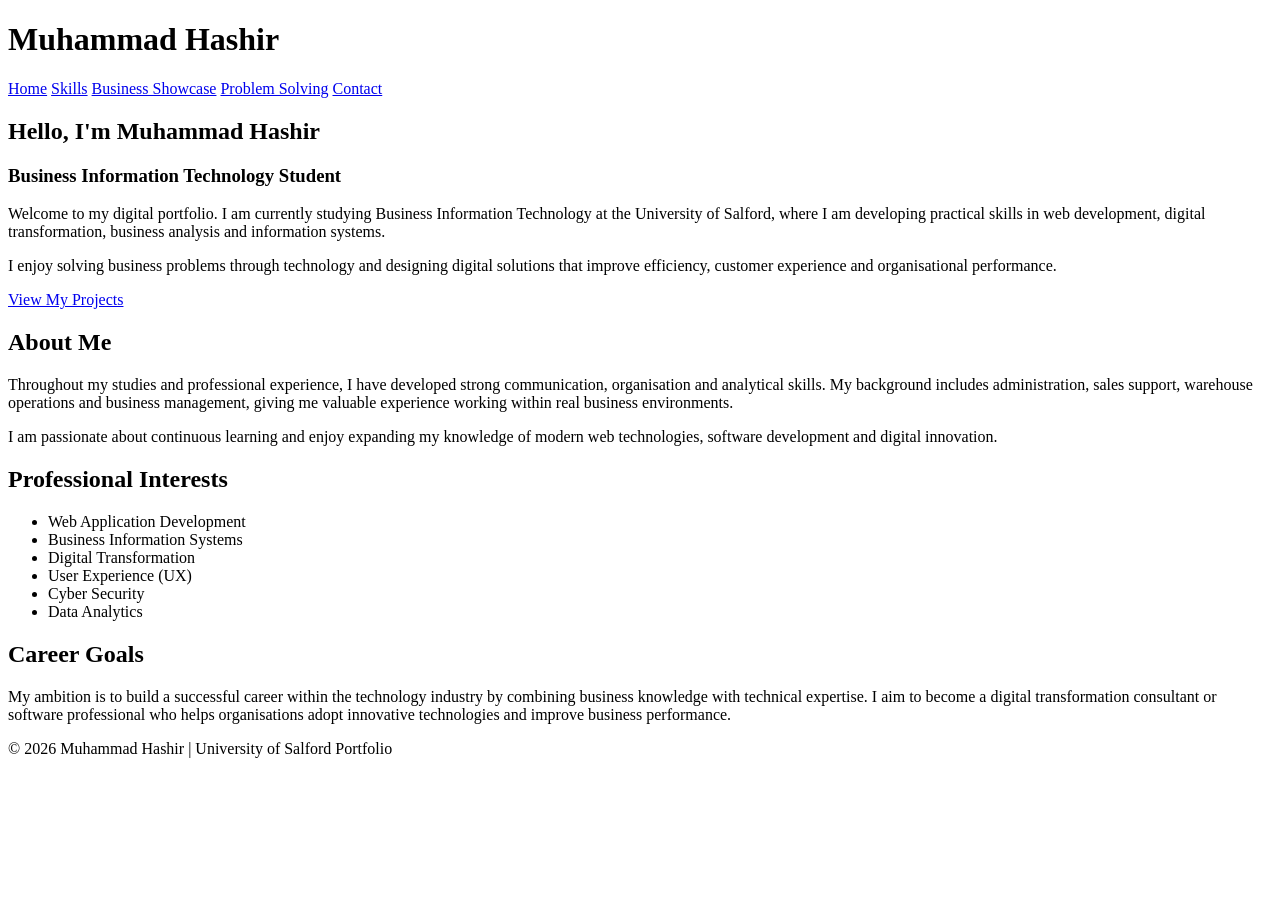
==== index.html @ 8d53c4c4 "Create index.html" ====
<!DOCTYPE html>
<html lang="en">

<head>
    <meta charset="UTF-8">
    <meta name="viewport" content="width=device-width, initial-scale=1.0">

    <title>Muhammad Hashir | Digital Portfolio</title>

    <link rel="stylesheet" href="style.css">
</head>

<body>

    <!-- Navigation -->

    <header>

        <h1>Muhammad Hashir</h1>

        <nav>
            <a href="index.html">Home</a>
            <a href="skills.html">Skills</a>
            <a href="showcase.html">Business Showcase</a>
            <a href="restaurant.html">Problem Solving</a>
            <a href="contact.html">Contact</a>
        </nav>

    </header>

    <!-- Hero Section -->

    <section class="hero">

        <div class="hero-text">

            <h2>Hello, I'm Muhammad Hashir</h2>

            <h3>Business Information Technology Student</h3>

            <p>
                Welcome to my digital portfolio. I am currently studying
                Business Information Technology at the University of Salford,
                where I am developing practical skills in web development,
                digital transformation, business analysis and information
                systems.
            </p>

            <p>
                I enjoy solving business problems through technology and
                designing digital solutions that improve efficiency,
                customer experience and organisational performance.
            </p>

            <a href="showcase.html">
                View My Projects
            </a>

        </div>

    </section>

    <!-- About Me -->

    <section>

        <h2>About Me</h2>

        <p>
            Throughout my studies and professional experience, I have developed
            strong communication, organisation and analytical skills. My
            background includes administration, sales support, warehouse
            operations and business management, giving me valuable experience
            working within real business environments.
        </p>

        <p>
            I am passionate about continuous learning and enjoy expanding my
            knowledge of modern web technologies, software development and
            digital innovation.
        </p>

    </section>

    <!-- Interests -->

    <section>

        <h2>Professional Interests</h2>

        <ul>
            <li>Web Application Development</li>
            <li>Business Information Systems</li>
            <li>Digital Transformation</li>
            <li>User Experience (UX)</li>
            <li>Cyber Security</li>
            <li>Data Analytics</li>
        </ul>

    </section>

    <!-- Career Goals -->

    <section>

        <h2>Career Goals</h2>

        <p>
            My ambition is to build a successful career within the technology
            industry by combining business knowledge with technical expertise.
            I aim to become a digital transformation consultant or software
            professional who helps organisations adopt innovative technologies
            and improve business performance.
        </p>

    </section>

    <!-- Footer -->

    <footer>

        <p>
            © 2026 Muhammad Hashir | University of Salford Portfolio
        </p>

    </footer>

</body>

</html>
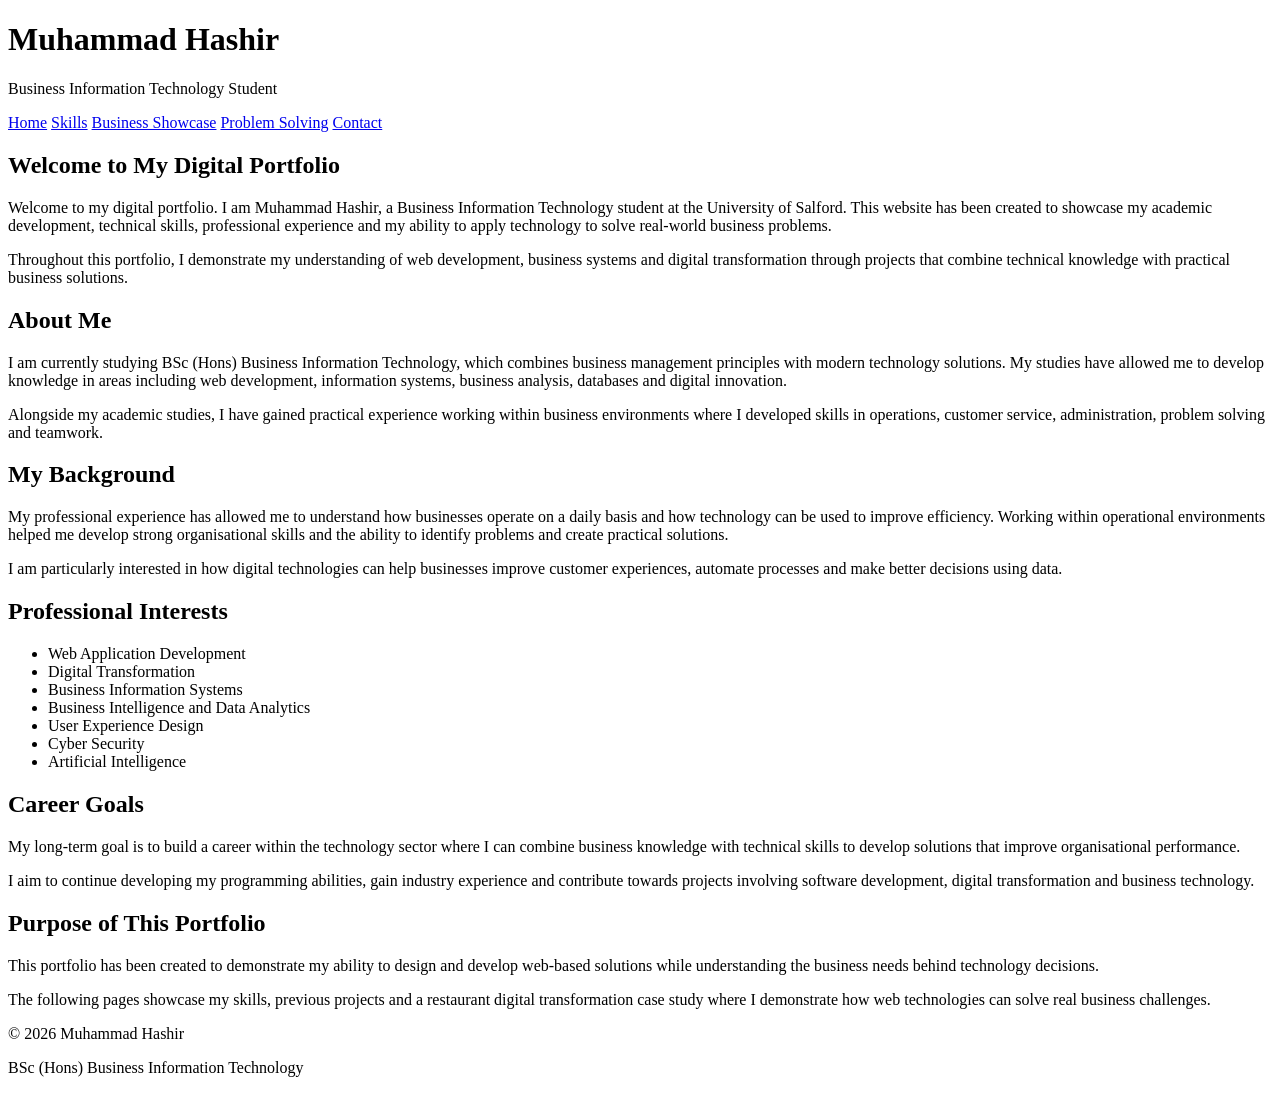
==== commit ebba06cb: "Update index.html" ====
--- a/index.html
+++ b/index.html
@@ -2,129 +2,266 @@
 <html lang="en">
 
 <head>
+
     <meta charset="UTF-8">
+
     <meta name="viewport" content="width=device-width, initial-scale=1.0">
 
-    <title>Muhammad Hashir | Digital Portfolio</title>
-
-    <link rel="stylesheet" href="style.css">
+    <title>Muhammad Hashir | Portfolio</title>
+
+    <link rel="stylesheet" href="css/style.css">
+
 </head>
 
+
 <body>
 
-    <!-- Navigation -->
-
-    <header>
-
-        <h1>Muhammad Hashir</h1>
-
-        <nav>
-            <a href="index.html">Home</a>
-            <a href="skills.html">Skills</a>
-            <a href="showcase.html">Business Showcase</a>
-            <a href="restaurant.html">Problem Solving</a>
-            <a href="contact.html">Contact</a>
-        </nav>
-
-    </header>
-
-    <!-- Hero Section -->
-
-    <section class="hero">
-
-        <div class="hero-text">
-
-            <h2>Hello, I'm Muhammad Hashir</h2>
-
-            <h3>Business Information Technology Student</h3>
-
-            <p>
-                Welcome to my digital portfolio. I am currently studying
-                Business Information Technology at the University of Salford,
-                where I am developing practical skills in web development,
-                digital transformation, business analysis and information
-                systems.
-            </p>
-
-            <p>
-                I enjoy solving business problems through technology and
-                designing digital solutions that improve efficiency,
-                customer experience and organisational performance.
-            </p>
-
-            <a href="showcase.html">
-                View My Projects
-            </a>
-
-        </div>
-
-    </section>
-
-    <!-- About Me -->
-
-    <section>
-
-        <h2>About Me</h2>
-
-        <p>
-            Throughout my studies and professional experience, I have developed
-            strong communication, organisation and analytical skills. My
-            background includes administration, sales support, warehouse
-            operations and business management, giving me valuable experience
-            working within real business environments.
-        </p>
-
-        <p>
-            I am passionate about continuous learning and enjoy expanding my
-            knowledge of modern web technologies, software development and
-            digital innovation.
-        </p>
-
-    </section>
-
-    <!-- Interests -->
-
-    <section>
-
-        <h2>Professional Interests</h2>
-
-        <ul>
-            <li>Web Application Development</li>
-            <li>Business Information Systems</li>
-            <li>Digital Transformation</li>
-            <li>User Experience (UX)</li>
-            <li>Cyber Security</li>
-            <li>Data Analytics</li>
-        </ul>
-
-    </section>
-
-    <!-- Career Goals -->
-
-    <section>
-
-        <h2>Career Goals</h2>
-
-        <p>
-            My ambition is to build a successful career within the technology
-            industry by combining business knowledge with technical expertise.
-            I aim to become a digital transformation consultant or software
-            professional who helps organisations adopt innovative technologies
-            and improve business performance.
-        </p>
-
-    </section>
-
-    <!-- Footer -->
-
-    <footer>
-
-        <p>
-            © 2026 Muhammad Hashir | University of Salford Portfolio
-        </p>
-
-    </footer>
+
+<header>
+
+    <h1>Muhammad Hashir</h1>
+
+    <p>
+        Business Information Technology Student
+    </p>
+
+
+    <nav>
+
+        <a href="index.html">Home</a>
+
+        <a href="skills.html">Skills</a>
+
+        <a href="showcase.html">Business Showcase</a>
+
+        <a href="problem-solving.html">Problem Solving</a>
+
+        <a href="contact.html">Contact</a>
+
+
+    </nav>
+
+
+</header>
+
+
+
+<main>
+
+
+<section>
+
+<h2>Welcome to My Digital Portfolio</h2>
+
+
+<p>
+
+Welcome to my digital portfolio. I am Muhammad Hashir, a Business
+Information Technology student at the University of Salford. This
+website has been created to showcase my academic development,
+technical skills, professional experience and my ability to apply
+technology to solve real-world business problems.
+
+</p>
+
+
+<p>
+
+Throughout this portfolio, I demonstrate my understanding of web
+development, business systems and digital transformation through
+projects that combine technical knowledge with practical business
+solutions.
+
+</p>
+
+
+</section>
+
+
+
+
+
+<section>
+
+
+<h2>About Me</h2>
+
+
+<p>
+
+I am currently studying BSc (Hons) Business Information Technology,
+which combines business management principles with modern
+technology solutions. My studies have allowed me to develop
+knowledge in areas including web development, information systems,
+business analysis, databases and digital innovation.
+
+</p>
+
+
+<p>
+
+Alongside my academic studies, I have gained practical experience
+working within business environments where I developed skills in
+operations, customer service, administration, problem solving and
+teamwork.
+
+</p>
+
+
+</section>
+
+
+
+
+
+<section>
+
+
+<h2>My Background</h2>
+
+
+<p>
+
+My professional experience has allowed me to understand how
+businesses operate on a daily basis and how technology can be used
+to improve efficiency. Working within operational environments
+helped me develop strong organisational skills and the ability to
+identify problems and create practical solutions.
+
+</p>
+
+
+<p>
+
+I am particularly interested in how digital technologies can help
+businesses improve customer experiences, automate processes and
+make better decisions using data.
+
+</p>
+
+
+</section>
+
+
+
+
+
+<section>
+
+
+<h2>Professional Interests</h2>
+
+
+<ul>
+
+<li>Web Application Development</li>
+
+<li>Digital Transformation</li>
+
+<li>Business Information Systems</li>
+
+<li>Business Intelligence and Data Analytics</li>
+
+<li>User Experience Design</li>
+
+<li>Cyber Security</li>
+
+<li>Artificial Intelligence</li>
+
+</ul>
+
+
+</section>
+
+
+
+
+
+<section>
+
+
+<h2>Career Goals</h2>
+
+
+<p>
+
+My long-term goal is to build a career within the technology sector
+where I can combine business knowledge with technical skills to
+develop solutions that improve organisational performance.
+
+</p>
+
+
+<p>
+
+I aim to continue developing my programming abilities, gain industry
+experience and contribute towards projects involving software
+development, digital transformation and business technology.
+
+</p>
+
+
+</section>
+
+
+
+
+
+<section>
+
+
+<h2>Purpose of This Portfolio</h2>
+
+
+<p>
+
+This portfolio has been created to demonstrate my ability to design
+and develop web-based solutions while understanding the business
+needs behind technology decisions.
+
+</p>
+
+
+<p>
+
+The following pages showcase my skills, previous projects and a
+restaurant digital transformation case study where I demonstrate how
+web technologies can solve real business challenges.
+
+</p>
+
+
+</section>
+
+
+</main>
+
+
+
+
+
+<footer>
+
+
+<p>
+
+&copy; 2026 Muhammad Hashir
+
+</p>
+
+
+<p>
+
+BSc (Hons) Business Information Technology
+
+</p>
+
+
+</footer>
+
+
 
 </body>
 
+
 </html>
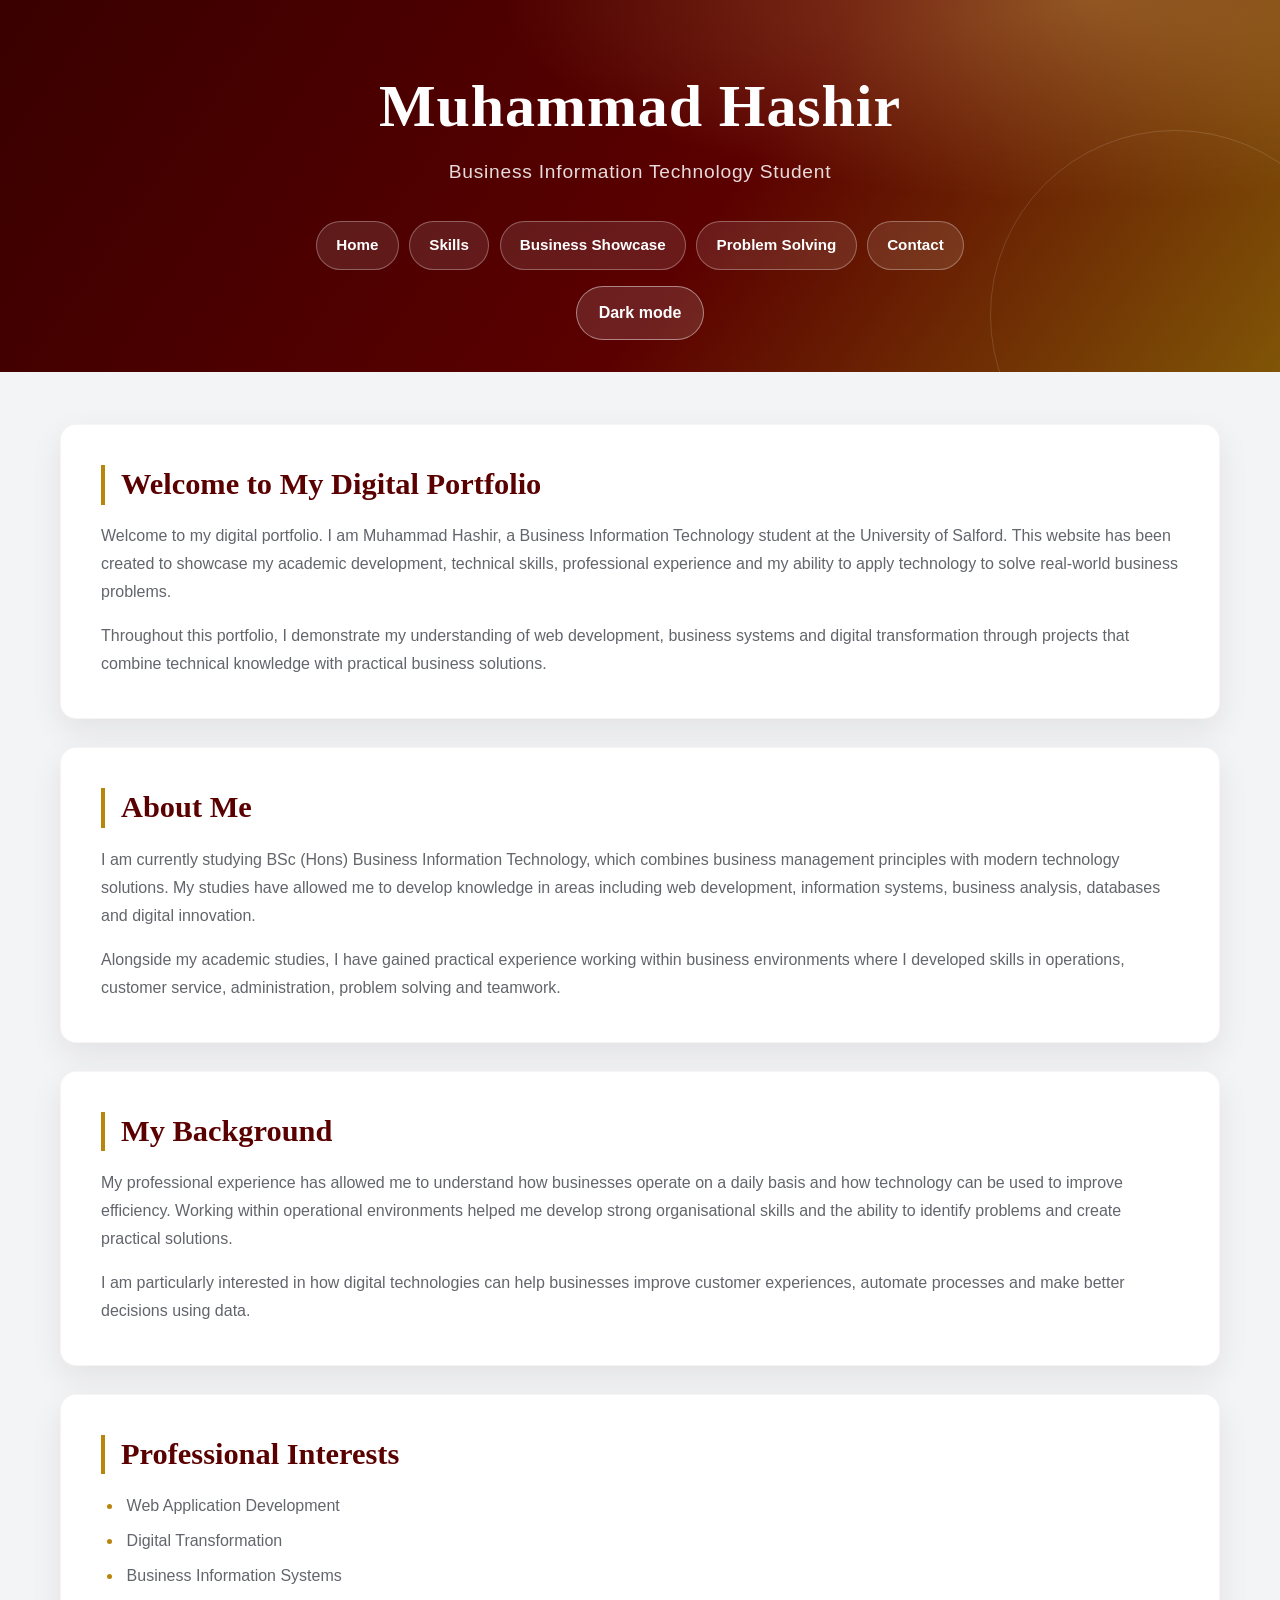
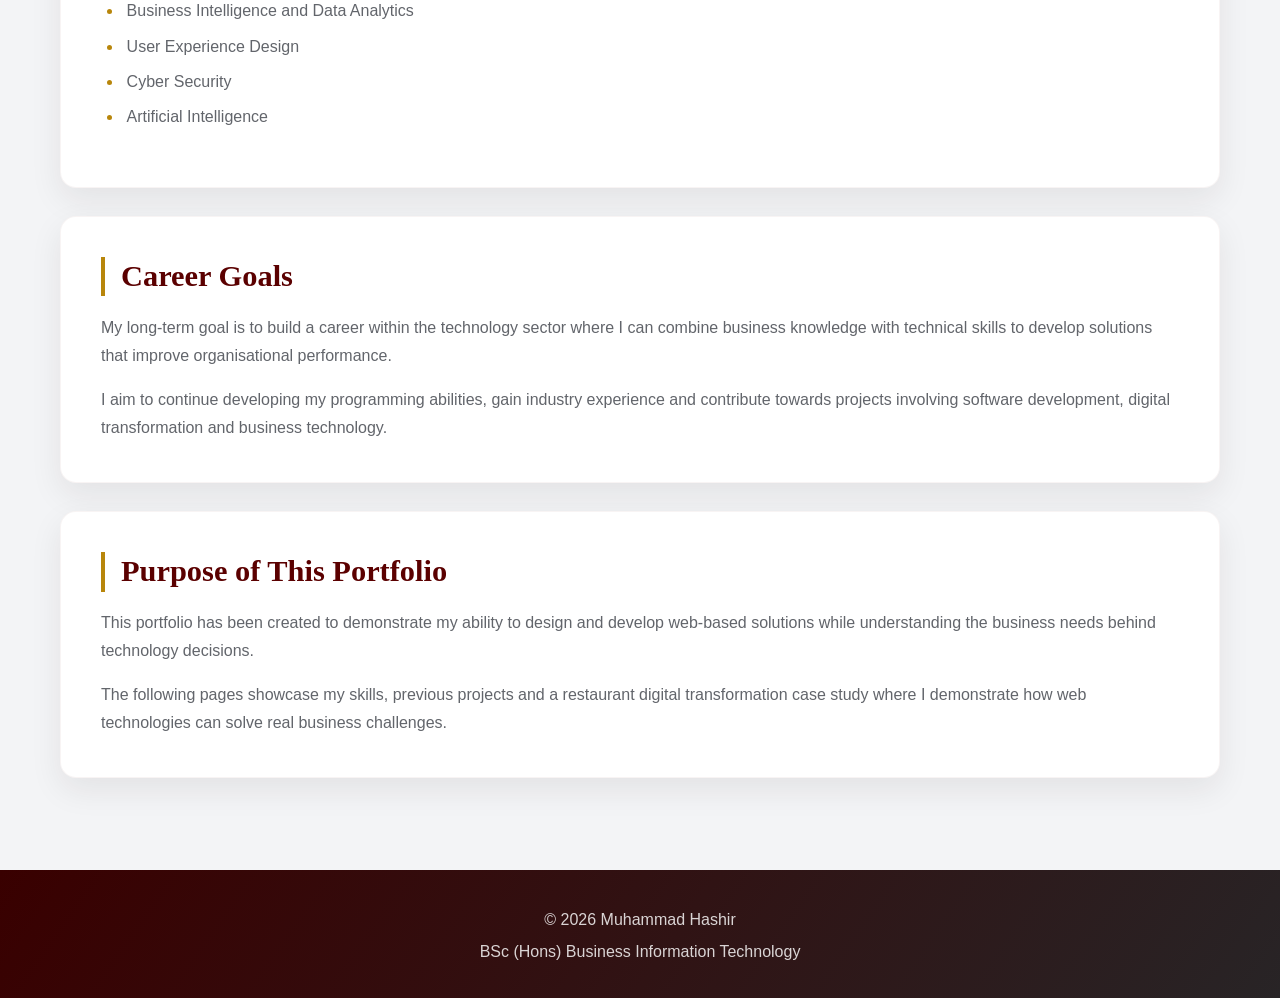
==== commit 814b6090: "dark mode added" ====
--- a/index.html
+++ b/index.html
@@ -40,6 +40,10 @@
 
 
     </nav>
+
+    <button id="themeToggle" class="theme-toggle" type="button" aria-label="Switch to dark mode" aria-pressed="false">
+        Dark mode
+    </button>
 
 
 </header>
@@ -259,7 +263,7 @@
 
 </footer>
 
-
+<script src="javascript.js"></script>
 
 </body>
 
--- a/css/style.css
+++ b/css/style.css
@@ -0,0 +1,458 @@
+:root {
+    color-scheme: light;
+    --burgundy: #5b0000;
+    --burgundy-deep: #390000;
+    --gold: #b8860b;
+    --gold-light: #d7b45a;
+    --ink: #292a2d;
+    --muted: #62656b;
+    --paper: #ffffff;
+    --page: #f3f4f6;
+    --line: #e6e2dc;
+    --form-background: #fbfaf8;
+    --table-stripe: #faf8f4;
+    --label-color: #36363a;
+    --strong-color: #343438;
+    --subheading-color: #76520b;
+    --shadow: 0 12px 32px rgba(37, 27, 24, 0.08);
+    --shadow-hover: 0 18px 38px rgba(37, 27, 24, 0.13);
+    --radius: 16px;
+}
+
+body.dark-theme {
+    color-scheme: dark;
+    --burgundy: #e7bd63;
+    --burgundy-deep: #101722;
+    --gold: #e7bd63;
+    --gold-light: #f2d58f;
+    --ink: #edf2f7;
+    --muted: #c1ccda;
+    --paper: #1c2735;
+    --page: #111923;
+    --line: #354354;
+    --form-background: #17212d;
+    --table-stripe: #202d3b;
+    --label-color: #e1e8f0;
+    --strong-color: #f2f5f8;
+    --subheading-color: #f2d58f;
+    --shadow: 0 12px 32px rgba(0, 0, 0, 0.28);
+    --shadow-hover: 0 18px 38px rgba(0, 0, 0, 0.4);
+}
+
+* {
+    box-sizing: border-box;
+}
+
+html {
+    scroll-behavior: smooth;
+}
+
+body {
+    min-width: 320px;
+    margin: 0;
+    background: var(--page);
+    color: var(--ink);
+    font-family: "Segoe UI", "Helvetica Neue", Arial, sans-serif;
+    font-size: 1rem;
+    line-height: 1.75;
+    -webkit-font-smoothing: antialiased;
+}
+
+::selection {
+    background: rgba(184, 134, 11, 0.25);
+    color: var(--burgundy-deep);
+}
+
+a {
+    color: var(--burgundy);
+    text-decoration-thickness: 1px;
+    text-underline-offset: 3px;
+    transition: color 180ms ease, background-color 180ms ease;
+}
+
+a:hover {
+    color: #8d5e00;
+}
+
+a:focus-visible,
+input:focus-visible,
+textarea:focus-visible,
+select:focus-visible {
+    outline: 3px solid rgba(184, 134, 11, 0.55);
+    outline-offset: 3px;
+}
+
+header {
+    position: relative;
+    overflow: hidden;
+    padding: clamp(2.5rem, 6vw, 4.5rem) 1.25rem 2rem;
+    background:
+        radial-gradient(ellipse at 85% 0%, rgba(215, 180, 90, 0.38), transparent 38%),
+        linear-gradient(125deg, var(--burgundy-deep) 0%, var(--burgundy) 56%, #805507 100%);
+    color: var(--paper);
+    text-align: center;
+}
+
+body.dark-theme header {
+    background:
+        radial-gradient(ellipse at 85% 0%, rgba(231, 189, 99, 0.16), transparent 38%),
+        linear-gradient(125deg, #0b1119 0%, #202c3b 56%, #4a391d 100%);
+    color: #f8fafc;
+}
+
+body.dark-theme nav a,
+body.dark-theme .theme-toggle {
+    color: #f8fafc;
+}
+
+body.dark-theme a:hover {
+    color: #f2d58f;
+}
+
+header::after {
+    position: absolute;
+    right: -5rem;
+    bottom: -8rem;
+    width: 23rem;
+    height: 23rem;
+    border: 1px solid rgba(255, 255, 255, 0.13);
+    border-radius: 50%;
+    content: "";
+    pointer-events: none;
+}
+
+header h1 {
+    position: relative;
+    z-index: 1;
+    margin: 0;
+    font-family: Georgia, "Times New Roman", serif;
+    font-size: clamp(2.25rem, 6vw, 3.75rem);
+    font-weight: 700;
+    letter-spacing: 0.015em;
+    line-height: 1.15;
+    text-wrap: balance;
+}
+
+header > p {
+    position: relative;
+    z-index: 1;
+    margin: 0.9rem 0 0;
+    color: rgba(255, 255, 255, 0.86);
+    font-size: clamp(1rem, 2.5vw, 1.2rem);
+    letter-spacing: 0.04em;
+}
+
+nav {
+    position: relative;
+    z-index: 1;
+    display: flex;
+    flex-wrap: wrap;
+    justify-content: center;
+    gap: 0.65rem;
+    margin: 2rem auto 0;
+}
+
+nav a {
+    display: inline-flex;
+    min-height: 44px;
+    align-items: center;
+    justify-content: center;
+    padding: 0.65rem 1.2rem;
+    border: 1px solid rgba(255, 255, 255, 0.3);
+    border-radius: 999px;
+    background: rgba(255, 255, 255, 0.1);
+    color: var(--paper);
+    font-size: 0.95rem;
+    font-weight: 600;
+    text-decoration: none;
+    transition: transform 180ms ease, color 180ms ease, background-color 180ms ease, border-color 180ms ease;
+}
+
+nav a:hover {
+    transform: translateY(-2px);
+    border-color: var(--paper);
+    background: var(--paper);
+    color: var(--burgundy);
+}
+
+nav a:focus-visible {
+    outline-color: var(--gold-light);
+}
+
+.theme-toggle {
+    position: relative;
+    z-index: 1;
+    min-width: 120px;
+    margin-top: 1rem;
+    border-color: rgba(255, 255, 255, 0.45);
+    background: rgba(255, 255, 255, 0.12);
+    color: var(--paper);
+}
+
+.theme-toggle:hover {
+    border-color: var(--paper);
+    background: var(--paper);
+    color: var(--burgundy-deep);
+}
+
+main {
+    width: min(100% - 2.5rem, 1160px);
+    margin: 0 auto;
+    padding: 1.5rem 0 3rem;
+}
+
+section {
+    position: relative;
+    margin: 1.75rem 0;
+    padding: clamp(1.5rem, 4vw, 2.5rem);
+    overflow-wrap: anywhere;
+    border: 1px solid rgba(91, 0, 0, 0.045);
+    border-radius: var(--radius);
+    background: var(--paper);
+    box-shadow: var(--shadow);
+    transition: transform 200ms ease, box-shadow 200ms ease;
+}
+
+section:hover {
+    transform: translateY(-3px);
+    box-shadow: var(--shadow-hover);
+}
+
+h2 {
+    margin: 0 0 1.1rem;
+    padding-left: 1rem;
+    border-left: 4px solid var(--gold);
+    color: var(--burgundy);
+    font-family: Georgia, "Times New Roman", serif;
+    font-size: clamp(1.45rem, 3vw, 1.9rem);
+    line-height: 1.3;
+    text-wrap: balance;
+}
+
+h3 {
+    margin: 1.6rem 0 0.55rem;
+    color: var(--subheading-color);
+    font-size: clamp(1.12rem, 2.4vw, 1.3rem);
+    line-height: 1.4;
+}
+
+p {
+    margin: 0 0 1rem;
+    color: var(--muted);
+}
+
+p:last-child {
+    margin-bottom: 0;
+}
+
+strong {
+    color: var(--strong-color);
+}
+
+ul,
+ol {
+    margin: 0.75rem 0 1rem;
+    padding-left: 1.4rem;
+}
+
+li {
+    margin: 0.45rem 0;
+    padding-left: 0.2rem;
+    color: var(--muted);
+}
+
+li::marker {
+    color: var(--gold);
+}
+
+img {
+    display: block;
+    max-width: 100%;
+    height: auto;
+    border-radius: 12px;
+    box-shadow: 0 8px 22px rgba(37, 27, 24, 0.12);
+}
+
+.profile-image {
+    width: min(200px, 55vw);
+    aspect-ratio: 1;
+    margin: 0 auto 1.5rem;
+    border: 4px solid var(--paper);
+    border-radius: 50%;
+    object-fit: cover;
+    box-shadow: 0 0 0 2px var(--gold), var(--shadow);
+}
+
+table {
+    display: block;
+    width: 100%;
+    margin: 1.25rem 0 0;
+    overflow-x: auto;
+    border: 1px solid var(--line);
+    border-spacing: 0;
+    border-radius: 10px;
+    background: var(--paper);
+    box-shadow: 0 4px 14px rgba(37, 27, 24, 0.05);
+    -webkit-overflow-scrolling: touch;
+}
+
+th,
+td {
+    min-width: 150px;
+    padding: 0.9rem 1rem;
+    border-right: 1px solid var(--line);
+    border-bottom: 1px solid var(--line);
+    text-align: left;
+    vertical-align: top;
+}
+
+th:last-child,
+td:last-child {
+    border-right: 0;
+}
+
+tbody tr:last-child td {
+    border-bottom: 0;
+}
+
+th {
+    background: var(--burgundy);
+    color: var(--paper);
+    font-weight: 650;
+}
+
+tr:nth-child(even) td {
+    background: var(--table-stripe);
+}
+
+form {
+    padding: clamp(1.1rem, 3vw, 2rem);
+    border: 1px solid var(--line);
+    border-radius: 14px;
+    background: var(--form-background);
+}
+
+label {
+    display: inline-block;
+    margin-top: 0.4rem;
+    color: var(--label-color);
+    font-size: 0.96rem;
+    font-weight: 650;
+}
+
+input,
+textarea,
+select {
+    display: block;
+    width: 100%;
+    min-height: 46px;
+    margin: 0.45rem 0 1rem;
+    padding: 0.7rem 0.85rem;
+    border: 1px solid #d5d1cc;
+    border-radius: 8px;
+    background: var(--paper);
+    color: var(--ink);
+    font: inherit;
+    transition: border-color 180ms ease, box-shadow 180ms ease;
+}
+
+input:focus,
+textarea:focus,
+select:focus {
+    border-color: var(--gold);
+    outline: 0;
+    box-shadow: 0 0 0 3px rgba(184, 134, 11, 0.15);
+}
+
+textarea {
+    min-height: 130px;
+    resize: vertical;
+}
+
+input[type="date"] {
+    max-width: 100%;
+}
+
+input[type="submit"],
+button {
+    width: auto;
+    min-width: 150px;
+    min-height: 48px;
+    margin: 0.35rem 0 0;
+    padding: 0.75rem 1.35rem;
+    border: 1px solid var(--burgundy);
+    border-radius: 999px;
+    background: var(--burgundy);
+    color: var(--paper);
+    cursor: pointer;
+    font: inherit;
+    font-weight: 700;
+    transition: transform 180ms ease, color 180ms ease, background-color 180ms ease, border-color 180ms ease;
+}
+
+input[type="submit"]:hover,
+button:hover {
+    transform: translateY(-2px);
+    border-color: var(--gold);
+    background: var(--gold);
+    color: #231900;
+}
+
+footer {
+    margin-top: 1rem;
+    padding: 2rem 1.25rem;
+    background: linear-gradient(125deg, var(--burgundy-deep), #282426);
+    color: rgba(255, 255, 255, 0.82);
+    text-align: center;
+}
+
+footer p {
+    margin: 0.25rem 0;
+    color: inherit;
+}
+
+@media (max-width: 700px) {
+    header {
+        padding: 2.5rem 1rem 1.5rem;
+    }
+
+    nav {
+        width: min(100%, 420px);
+        flex-direction: column;
+        align-items: stretch;
+        gap: 0.5rem;
+        margin-top: 1.5rem;
+    }
+
+    nav a {
+        width: 100%;
+    }
+
+    main {
+        width: min(100% - 1.25rem, 1160px);
+        padding-top: 0.5rem;
+    }
+
+    section {
+        margin: 1rem 0;
+        padding: 1.25rem;
+        border-radius: 12px;
+    }
+
+    th,
+    td {
+        min-width: 135px;
+        padding: 0.75rem;
+    }
+}
+
+@media (prefers-reduced-motion: reduce) {
+    *,
+    *::before,
+    *::after {
+        scroll-behavior: auto !important;
+        transition-duration: 0.01ms !important;
+        animation-duration: 0.01ms !important;
+        animation-iteration-count: 1 !important;
+    }
+}
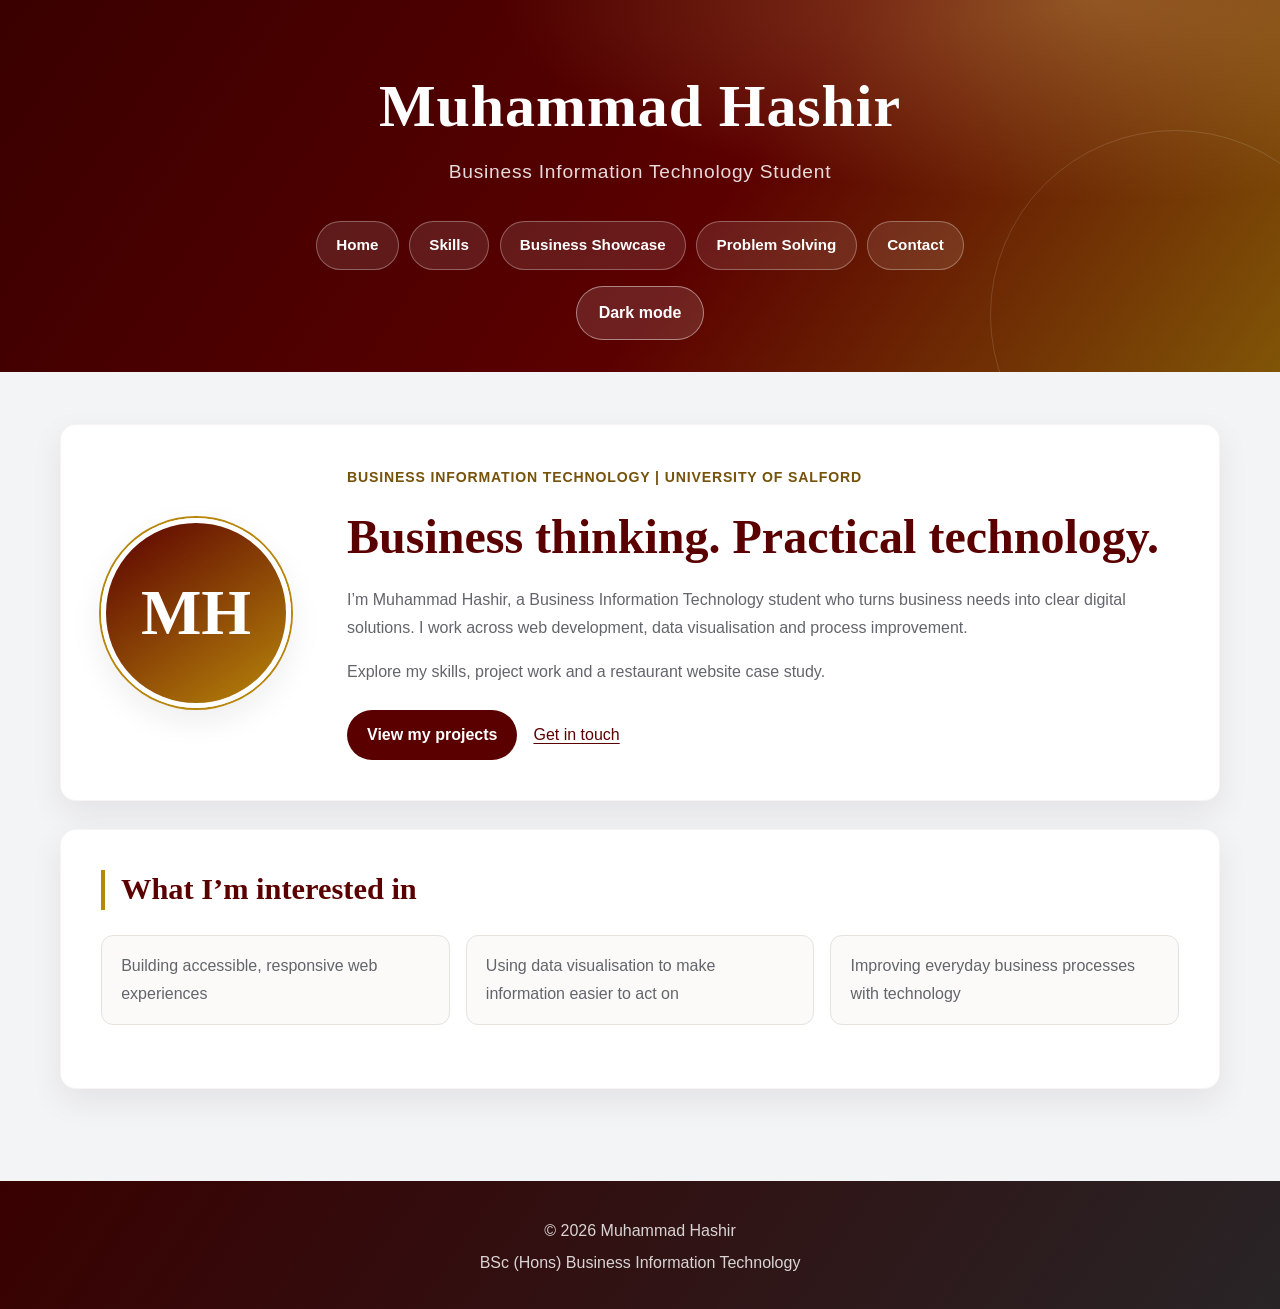
==== commit 3b5b0305: "new changes" ====
--- a/index.html
+++ b/index.html
@@ -53,188 +53,29 @@
 <main>
 
 
-<section>
-
-<h2>Welcome to My Digital Portfolio</h2>
-
-
-<p>
-
-Welcome to my digital portfolio. I am Muhammad Hashir, a Business
-Information Technology student at the University of Salford. This
-website has been created to showcase my academic development,
-technical skills, professional experience and my ability to apply
-technology to solve real-world business problems.
-
-</p>
-
-
-<p>
-
-Throughout this portfolio, I demonstrate my understanding of web
-development, business systems and digital transformation through
-projects that combine technical knowledge with practical business
-solutions.
-
-</p>
-
-
+<section class="home-intro">
+    <div class="profile-avatar" role="img" aria-label="Initials MH">
+        <span aria-hidden="true">MH</span>
+    </div>
+    <div>
+        <p class="eyebrow">Business Information Technology | University of Salford</p>
+        <h2>Business thinking. Practical technology.</h2>
+        <p>I’m Muhammad Hashir, a Business Information Technology student who turns business needs into clear digital solutions. I work across web development, data visualisation and process improvement.</p>
+        <p>Explore my skills, project work and a restaurant website case study.</p>
+        <p class="home-actions">
+            <a class="button-link" href="showcase.html">View my projects</a>
+            <a href="contact.html">Get in touch</a>
+        </p>
+    </div>
 </section>
 
-
-
-
-
 <section>
-
-
-<h2>About Me</h2>
-
-
-<p>
-
-I am currently studying BSc (Hons) Business Information Technology,
-which combines business management principles with modern
-technology solutions. My studies have allowed me to develop
-knowledge in areas including web development, information systems,
-business analysis, databases and digital innovation.
-
-</p>
-
-
-<p>
-
-Alongside my academic studies, I have gained practical experience
-working within business environments where I developed skills in
-operations, customer service, administration, problem solving and
-teamwork.
-
-</p>
-
-
-</section>
-
-
-
-
-
-<section>
-
-
-<h2>My Background</h2>
-
-
-<p>
-
-My professional experience has allowed me to understand how
-businesses operate on a daily basis and how technology can be used
-to improve efficiency. Working within operational environments
-helped me develop strong organisational skills and the ability to
-identify problems and create practical solutions.
-
-</p>
-
-
-<p>
-
-I am particularly interested in how digital technologies can help
-businesses improve customer experiences, automate processes and
-make better decisions using data.
-
-</p>
-
-
-</section>
-
-
-
-
-
-<section>
-
-
-<h2>Professional Interests</h2>
-
-
-<ul>
-
-<li>Web Application Development</li>
-
-<li>Digital Transformation</li>
-
-<li>Business Information Systems</li>
-
-<li>Business Intelligence and Data Analytics</li>
-
-<li>User Experience Design</li>
-
-<li>Cyber Security</li>
-
-<li>Artificial Intelligence</li>
-
-</ul>
-
-
-</section>
-
-
-
-
-
-<section>
-
-
-<h2>Career Goals</h2>
-
-
-<p>
-
-My long-term goal is to build a career within the technology sector
-where I can combine business knowledge with technical skills to
-develop solutions that improve organisational performance.
-
-</p>
-
-
-<p>
-
-I aim to continue developing my programming abilities, gain industry
-experience and contribute towards projects involving software
-development, digital transformation and business technology.
-
-</p>
-
-
-</section>
-
-
-
-
-
-<section>
-
-
-<h2>Purpose of This Portfolio</h2>
-
-
-<p>
-
-This portfolio has been created to demonstrate my ability to design
-and develop web-based solutions while understanding the business
-needs behind technology decisions.
-
-</p>
-
-
-<p>
-
-The following pages showcase my skills, previous projects and a
-restaurant digital transformation case study where I demonstrate how
-web technologies can solve real business challenges.
-
-</p>
-
-
+    <h2>What I’m interested in</h2>
+    <ul class="interest-list">
+        <li>Building accessible, responsive web experiences</li>
+        <li>Using data visualisation to make information easier to act on</li>
+        <li>Improving everyday business processes with technology</li>
+    </ul>
 </section>
 
 
--- a/css/style.css
+++ b/css/style.css
@@ -77,7 +77,8 @@
 a:focus-visible,
 input:focus-visible,
 textarea:focus-visible,
-select:focus-visible {
+select:focus-visible,
+button:focus-visible {
     outline: 3px solid rgba(184, 134, 11, 0.55);
     outline-offset: 3px;
 }
@@ -281,6 +282,165 @@
     border-radius: 50%;
     object-fit: cover;
     box-shadow: 0 0 0 2px var(--gold), var(--shadow);
+}
+
+[hidden] {
+    display: none !important;
+}
+
+.home-intro {
+    display: grid;
+    grid-template-columns: minmax(130px, 190px) 1fr;
+    align-items: center;
+    gap: clamp(1.5rem, 5vw, 3.5rem);
+}
+
+.home-intro h2 {
+    border: 0;
+    padding: 0;
+    font-size: clamp(2rem, 5vw, 3rem);
+}
+
+.profile-avatar {
+    display: grid;
+    width: min(190px, 35vw);
+    aspect-ratio: 1;
+    place-items: center;
+    border: 5px solid var(--paper);
+    border-radius: 50%;
+    background: linear-gradient(145deg, var(--burgundy), var(--gold));
+    box-shadow: 0 0 0 2px var(--gold), var(--shadow);
+    color: #fff;
+    font-family: Georgia, "Times New Roman", serif;
+    font-size: clamp(2.5rem, 7vw, 4rem);
+    font-weight: 700;
+}
+
+.eyebrow {
+    color: var(--subheading-color);
+    font-size: 0.88rem;
+    font-weight: 700;
+    letter-spacing: 0.06em;
+    text-transform: uppercase;
+}
+
+.home-actions {
+    display: flex;
+    flex-wrap: wrap;
+    align-items: center;
+    gap: 1rem;
+    margin-top: 1.5rem;
+}
+
+.button-link {
+    display: inline-flex;
+    min-height: 48px;
+    align-items: center;
+    justify-content: center;
+    padding: 0.7rem 1.25rem;
+    border-radius: 999px;
+    background: var(--burgundy);
+    color: var(--paper);
+    font-weight: 700;
+    text-decoration: none;
+}
+
+.button-link:hover {
+    background: var(--gold);
+    color: #231900;
+}
+
+.interest-list,
+.feature-grid {
+    display: grid;
+    grid-template-columns: repeat(auto-fit, minmax(min(100%, 240px), 1fr));
+    gap: 1rem;
+}
+
+.interest-list {
+    padding: 0;
+    list-style: none;
+}
+
+.interest-list li,
+.feature-card {
+    padding: 1rem 1.2rem;
+    border: 1px solid var(--line);
+    border-radius: 12px;
+    background: var(--form-background);
+}
+
+.feature-card h3 {
+    margin-top: 0;
+}
+
+.feature-card ul {
+    padding-left: 1.2rem;
+}
+
+.offer-card {
+    border-color: var(--gold);
+}
+
+.form-grid {
+    display: grid;
+    grid-template-columns: repeat(2, minmax(0, 1fr));
+    gap: 0 1rem;
+}
+
+.field-hint,
+.form-note {
+    color: var(--muted);
+    font-size: 0.9rem;
+}
+
+.checkbox-label {
+    display: flex;
+    align-items: flex-start;
+    gap: 0.7rem;
+    margin: 0 0 1rem;
+    font-weight: 400;
+}
+
+.checkbox-label input[type="checkbox"] {
+    flex: 0 0 1.25rem;
+    width: 1.25rem;
+    min-height: 1.25rem;
+    margin: 0.3rem 0 0;
+    accent-color: var(--burgundy);
+}
+
+.cookie-notice {
+    position: fixed;
+    z-index: 5;
+    right: 1rem;
+    bottom: 1rem;
+    left: 1rem;
+    display: flex;
+    max-width: 1000px;
+    align-items: center;
+    justify-content: space-between;
+    gap: 1.5rem;
+    margin: 0 auto;
+    padding: 1.2rem 1.5rem;
+    border: 1px solid var(--line);
+    border-radius: 14px;
+    background: var(--paper);
+    box-shadow: var(--shadow-hover);
+}
+
+.cookie-notice h2 {
+    margin-bottom: 0.35rem;
+    font-size: 1.2rem;
+}
+
+.cookie-notice p {
+    margin: 0;
+    font-size: 0.93rem;
+}
+
+.cookie-notice button {
+    flex: 0 0 auto;
 }
 
 table {
@@ -439,6 +599,26 @@
         border-radius: 12px;
     }
 
+    .home-intro {
+        grid-template-columns: 1fr;
+        justify-items: start;
+    }
+
+    .profile-avatar {
+        width: 120px;
+    }
+
+    .form-grid {
+        grid-template-columns: 1fr;
+    }
+
+    .cookie-notice {
+        flex-direction: column;
+        align-items: stretch;
+        gap: 0.8rem;
+        padding: 1rem;
+    }
+
     th,
     td {
         min-width: 135px;
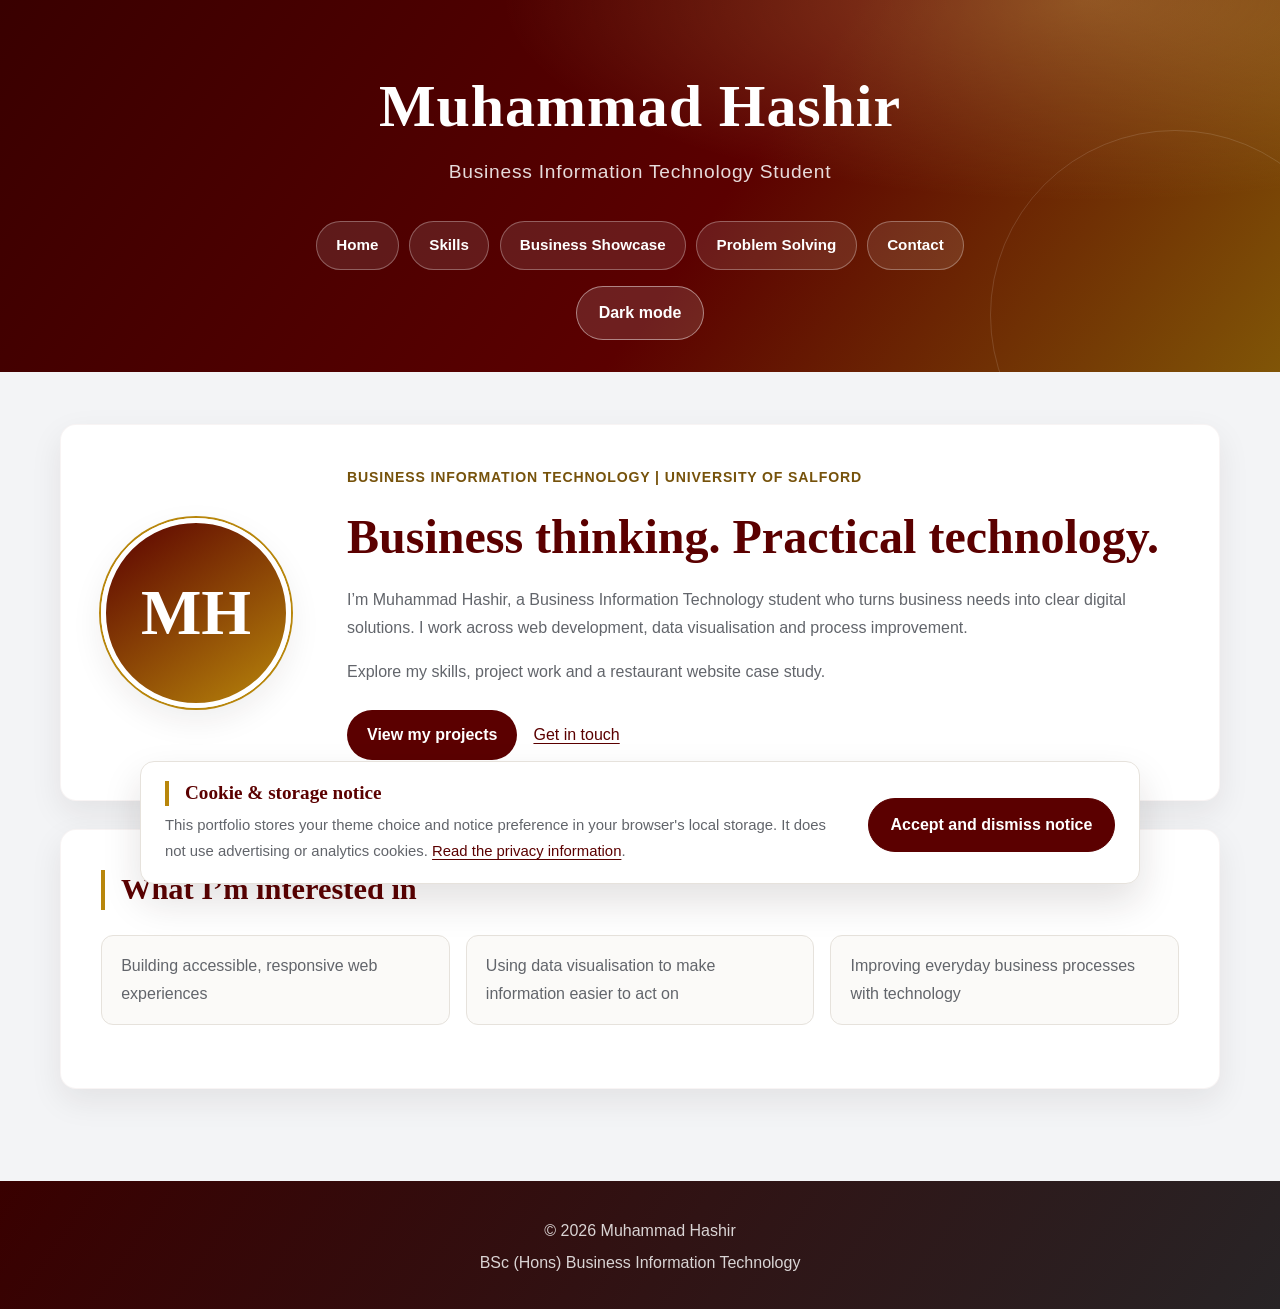
==== commit 70eae431: "cookie" ====
--- a/index.html
+++ b/index.html
@@ -78,6 +78,13 @@
     </ul>
 </section>
 
+<aside class="cookie-notice" id="cookieNotice" role="region" aria-labelledby="cookieNoticeTitle">
+    <div>
+        <h2 id="cookieNoticeTitle">Cookie &amp; storage notice</h2>
+        <p>This portfolio stores your theme choice and notice preference in your browser's local storage. It does not use advertising or analytics cookies. <a href="problem-solving.html#privacy">Read the privacy information</a>.</p>
+    </div>
+    <button type="button" id="acceptCookies">Accept and dismiss notice</button>
+</aside>
 
 </main>
 
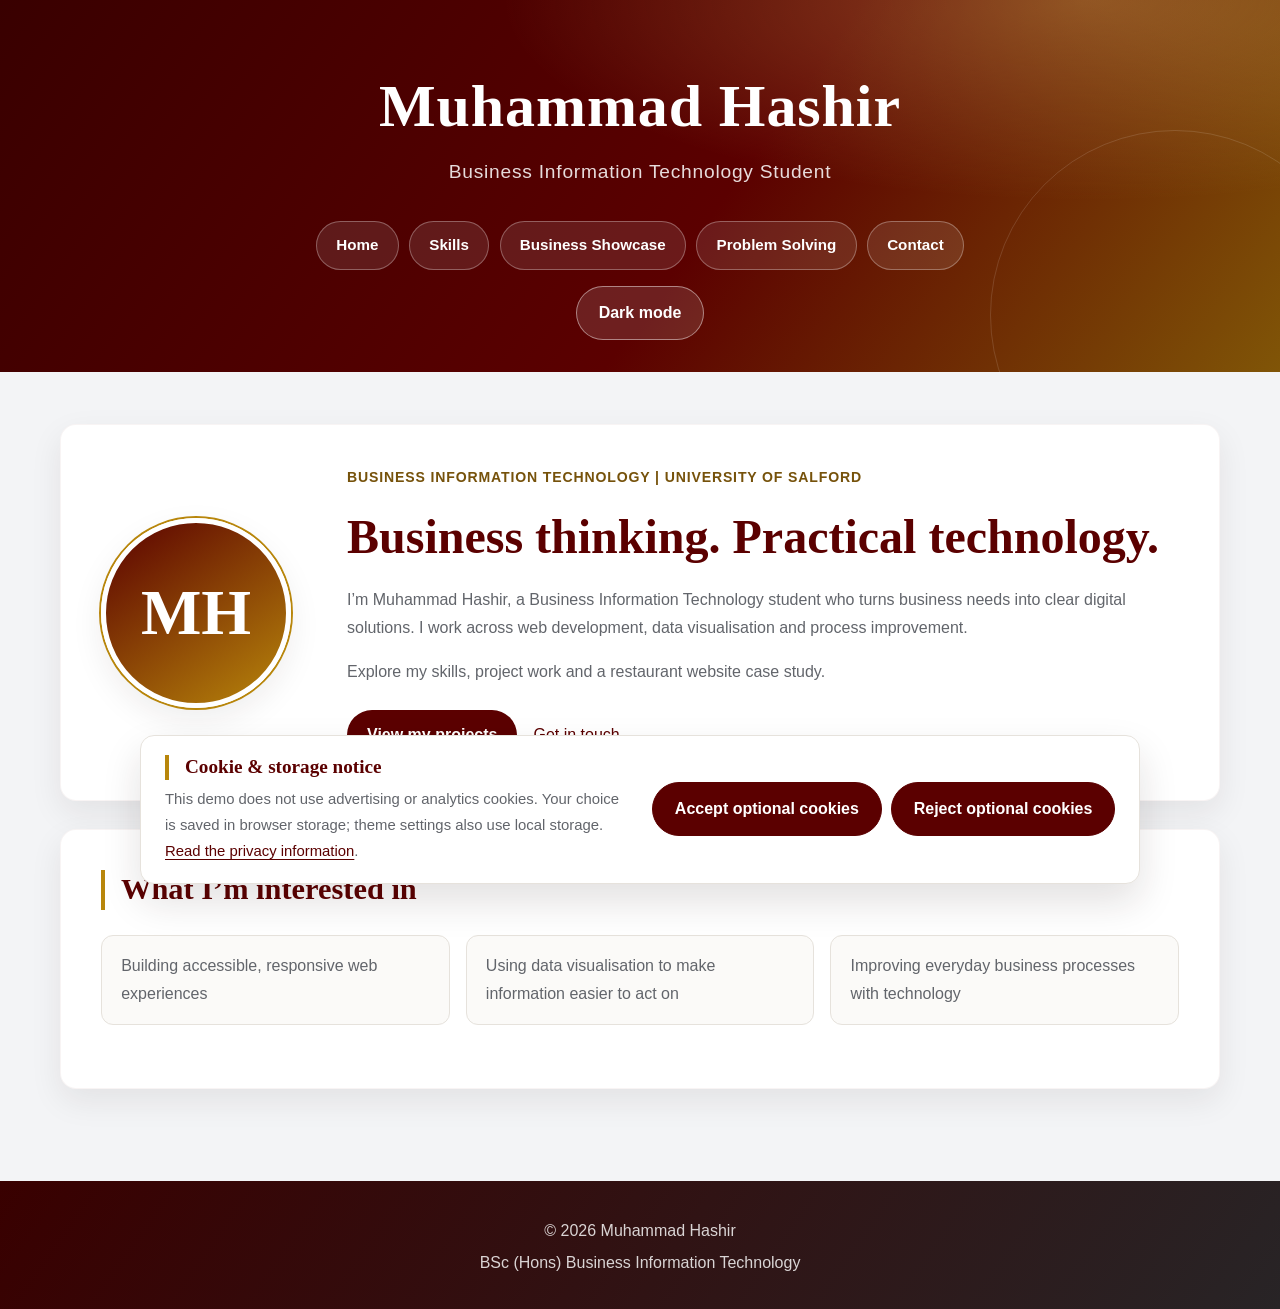
==== commit bac8d1bd: "c" ====
--- a/index.html
+++ b/index.html
@@ -81,9 +81,12 @@
 <aside class="cookie-notice" id="cookieNotice" role="region" aria-labelledby="cookieNoticeTitle">
     <div>
         <h2 id="cookieNoticeTitle">Cookie &amp; storage notice</h2>
-        <p>This portfolio stores your theme choice and notice preference in your browser's local storage. It does not use advertising or analytics cookies. <a href="problem-solving.html#privacy">Read the privacy information</a>.</p>
+        <p>This demo does not use advertising or analytics cookies. Your choice is saved in browser storage; theme settings also use local storage. <a href="problem-solving.html#privacy">Read the privacy information</a>.</p>
     </div>
-    <button type="button" id="acceptCookies">Accept and dismiss notice</button>
+    <div class="cookie-actions">
+        <button type="button" id="acceptCookies">Accept optional cookies</button>
+        <button type="button" id="rejectCookies">Reject optional cookies</button>
+    </div>
 </aside>
 
 </main>
--- a/css/style.css
+++ b/css/style.css
@@ -443,6 +443,17 @@
     flex: 0 0 auto;
 }
 
+.cookie-actions {
+    display: flex;
+    flex: 0 0 auto;
+    flex-wrap: wrap;
+    gap: 0.6rem;
+}
+
+.cookie-actions button {
+    margin: 0;
+}
+
 table {
     display: block;
     width: 100%;
@@ -619,6 +630,10 @@
         padding: 1rem;
     }
 
+    .cookie-actions {
+        flex-direction: column;
+    }
+
     th,
     td {
         min-width: 135px;
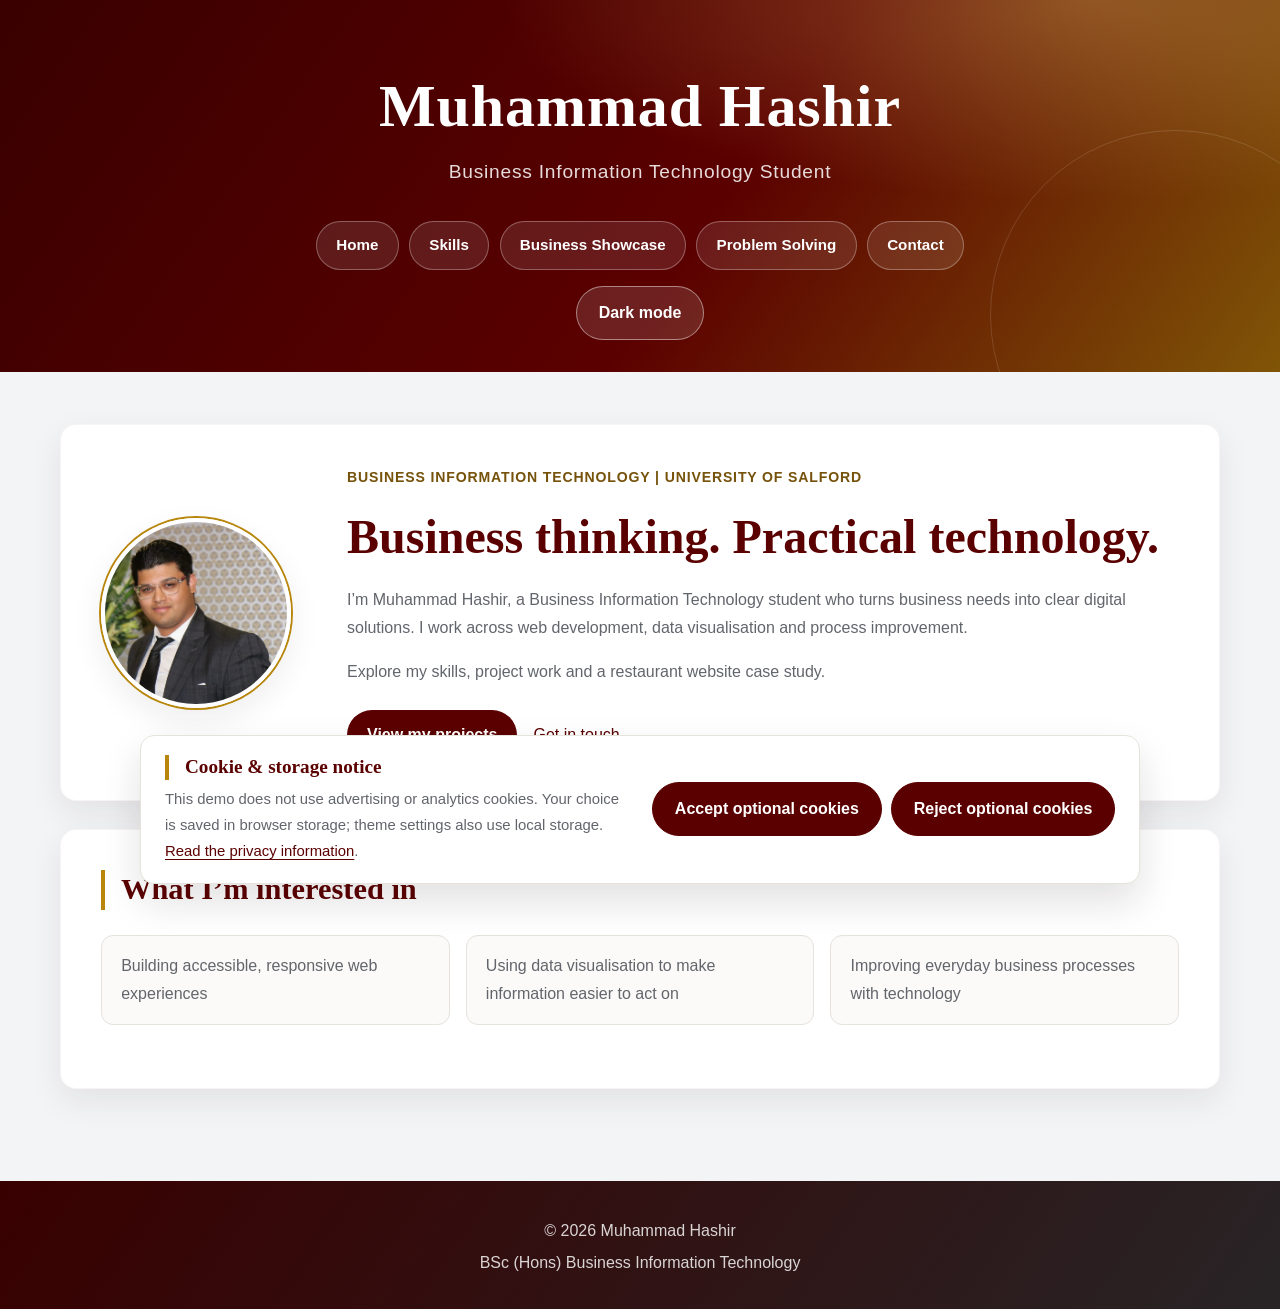
==== commit fb8c7868: "picture added" ====
--- a/index.html
+++ b/index.html
@@ -54,9 +54,7 @@
 
 
 <section class="home-intro">
-    <div class="profile-avatar" role="img" aria-label="Initials MH">
-        <span aria-hidden="true">MH</span>
-    </div>
+    <img class="profile-image" src="images/profile.jpg" alt="Portrait of Muhammad Hashir">
     <div>
         <p class="eyebrow">Business Information Technology | University of Salford</p>
         <h2>Business thinking. Practical technology.</h2>
--- a/css/style.css
+++ b/css/style.css
@@ -295,25 +295,15 @@
     gap: clamp(1.5rem, 5vw, 3.5rem);
 }
 
+.home-intro .profile-image {
+    width: min(190px, 35vw);
+    margin: 0;
+}
+
 .home-intro h2 {
     border: 0;
     padding: 0;
     font-size: clamp(2rem, 5vw, 3rem);
-}
-
-.profile-avatar {
-    display: grid;
-    width: min(190px, 35vw);
-    aspect-ratio: 1;
-    place-items: center;
-    border: 5px solid var(--paper);
-    border-radius: 50%;
-    background: linear-gradient(145deg, var(--burgundy), var(--gold));
-    box-shadow: 0 0 0 2px var(--gold), var(--shadow);
-    color: #fff;
-    font-family: Georgia, "Times New Roman", serif;
-    font-size: clamp(2.5rem, 7vw, 4rem);
-    font-weight: 700;
 }
 
 .eyebrow {
@@ -615,7 +605,7 @@
         justify-items: start;
     }
 
-    .profile-avatar {
+    .home-intro .profile-image {
         width: 120px;
     }
 
